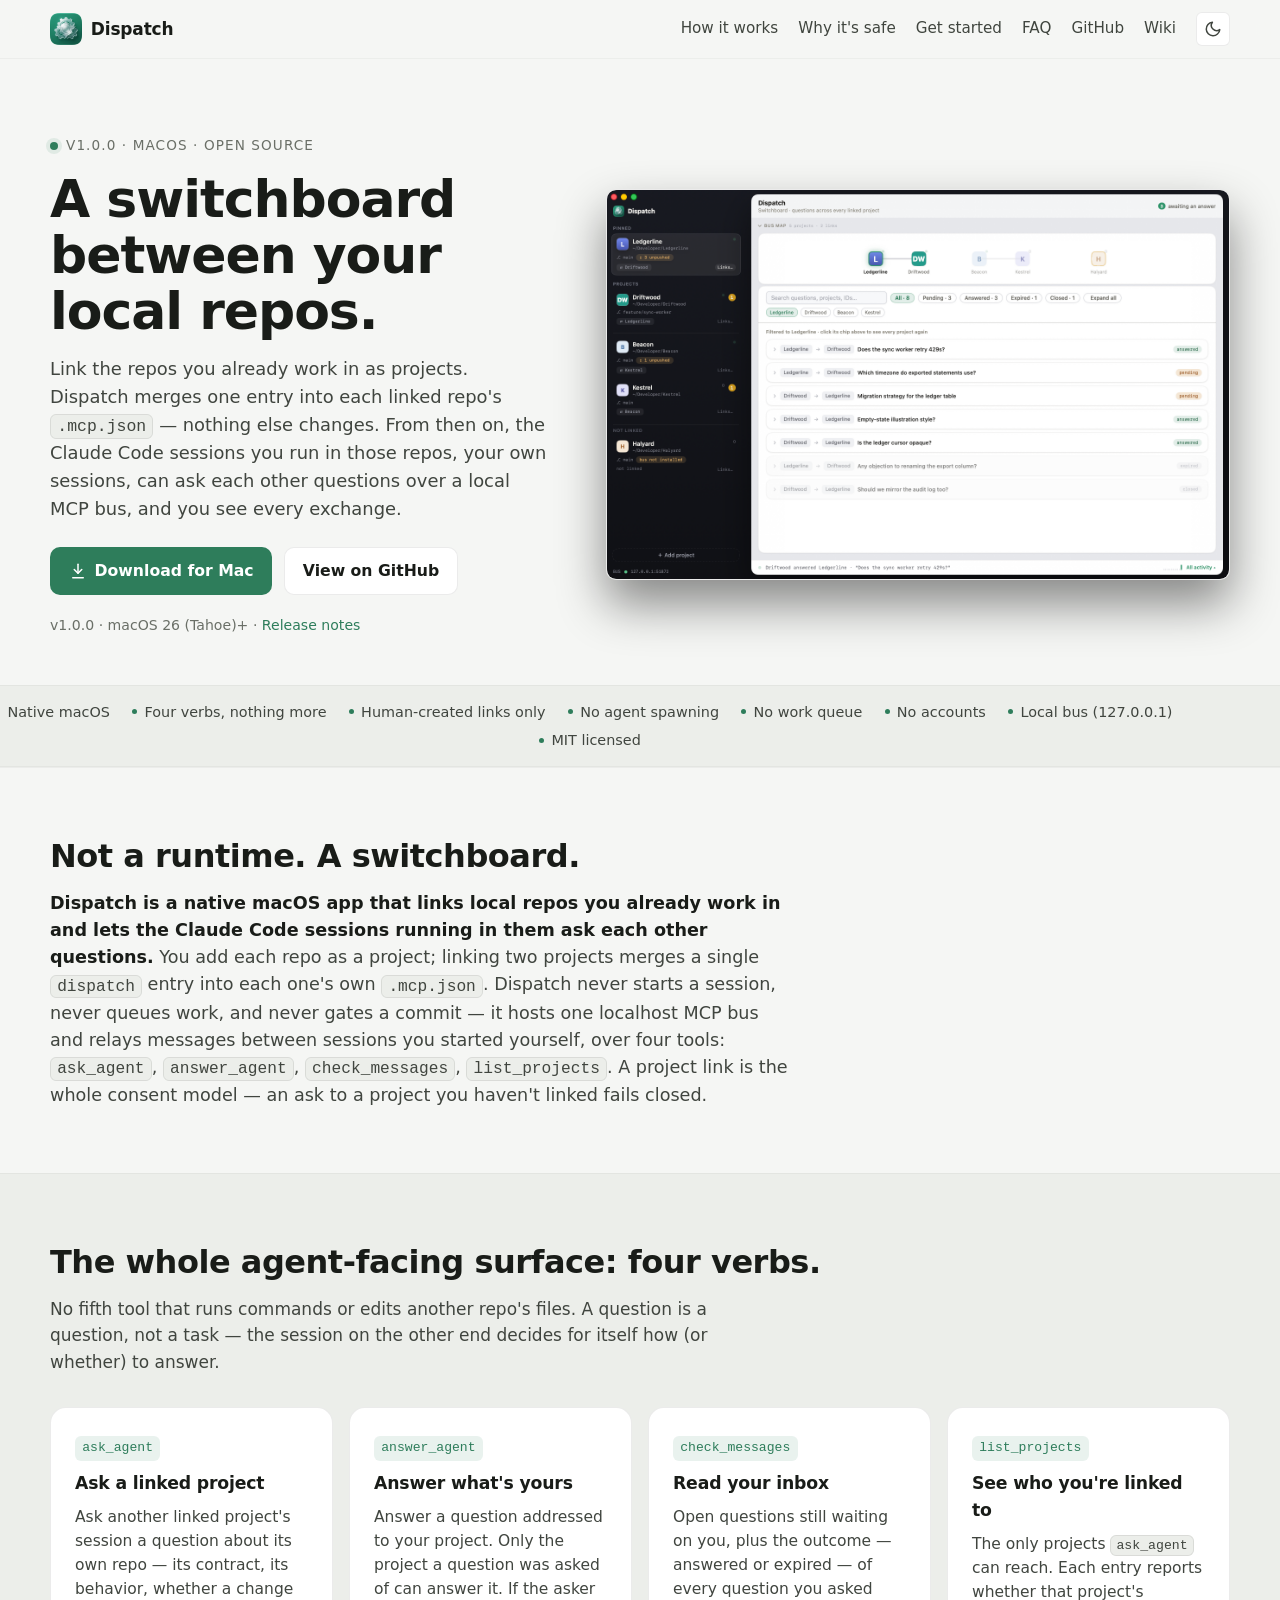
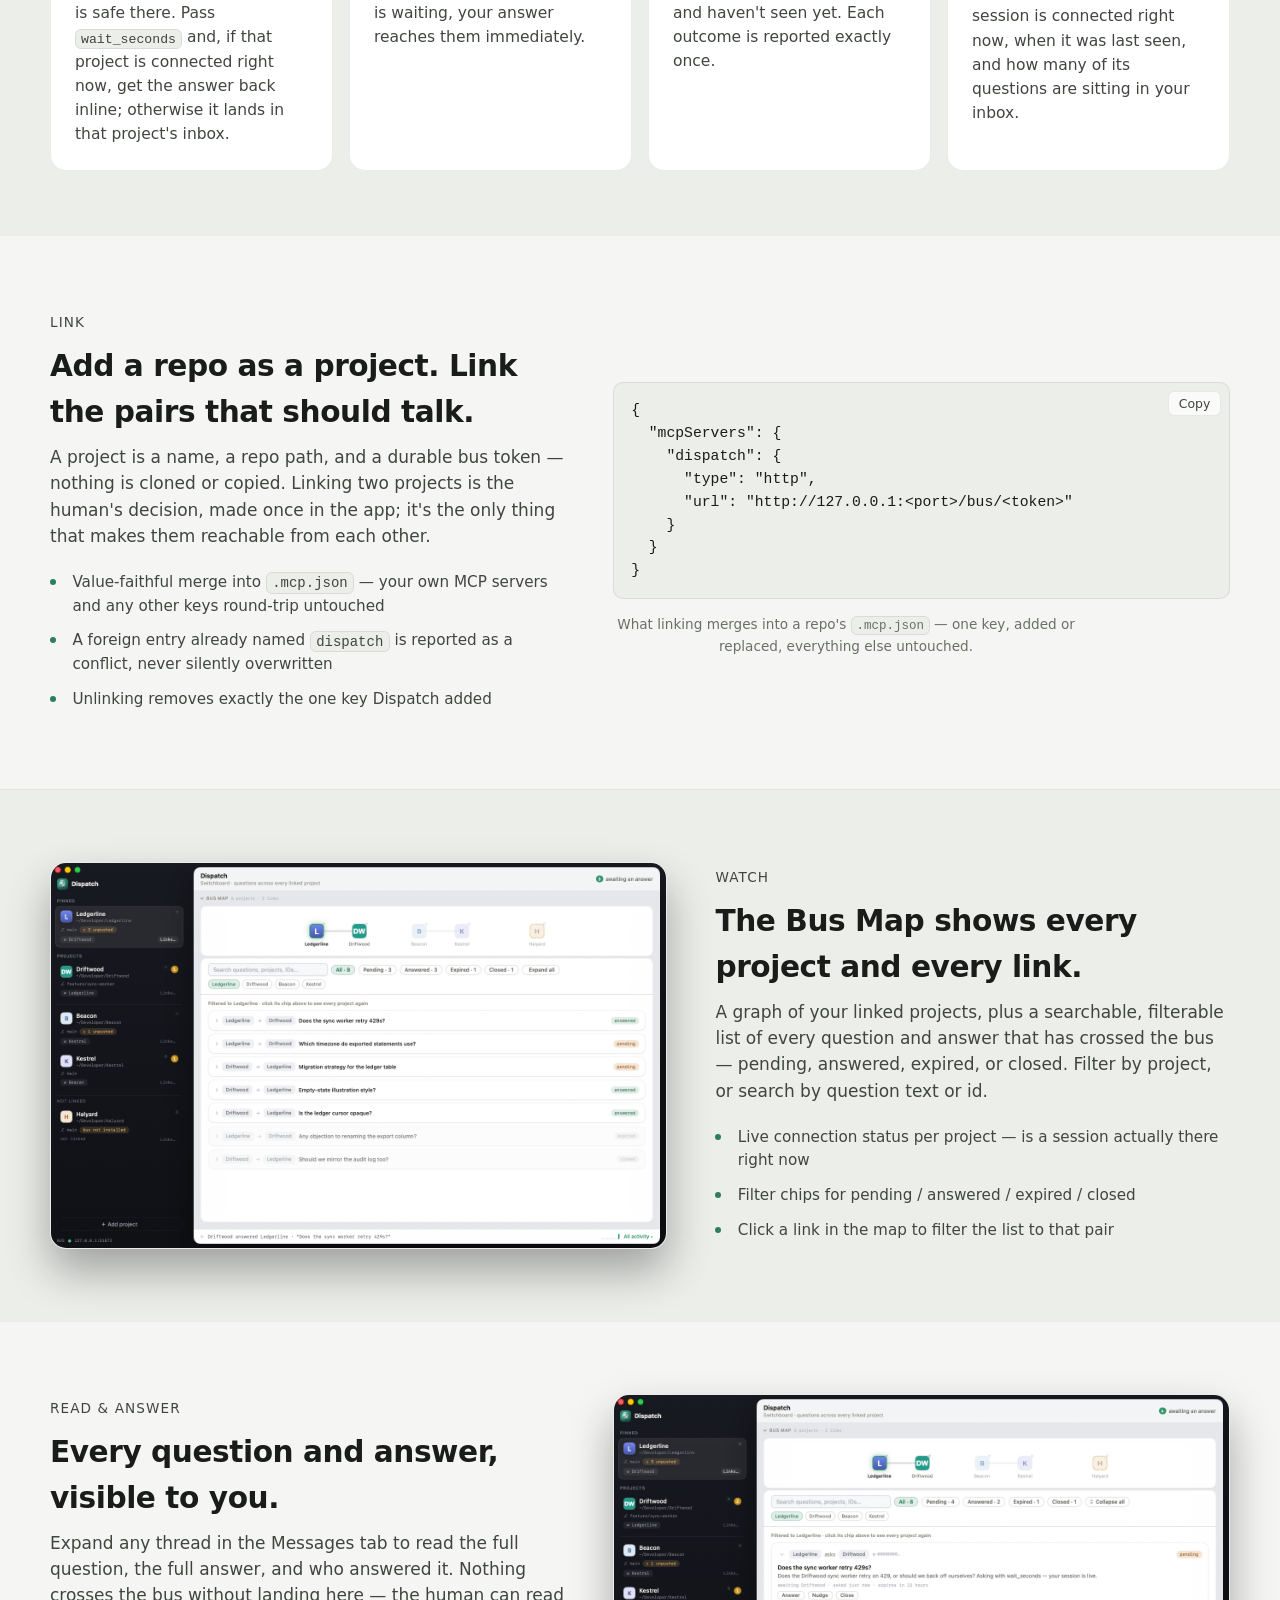
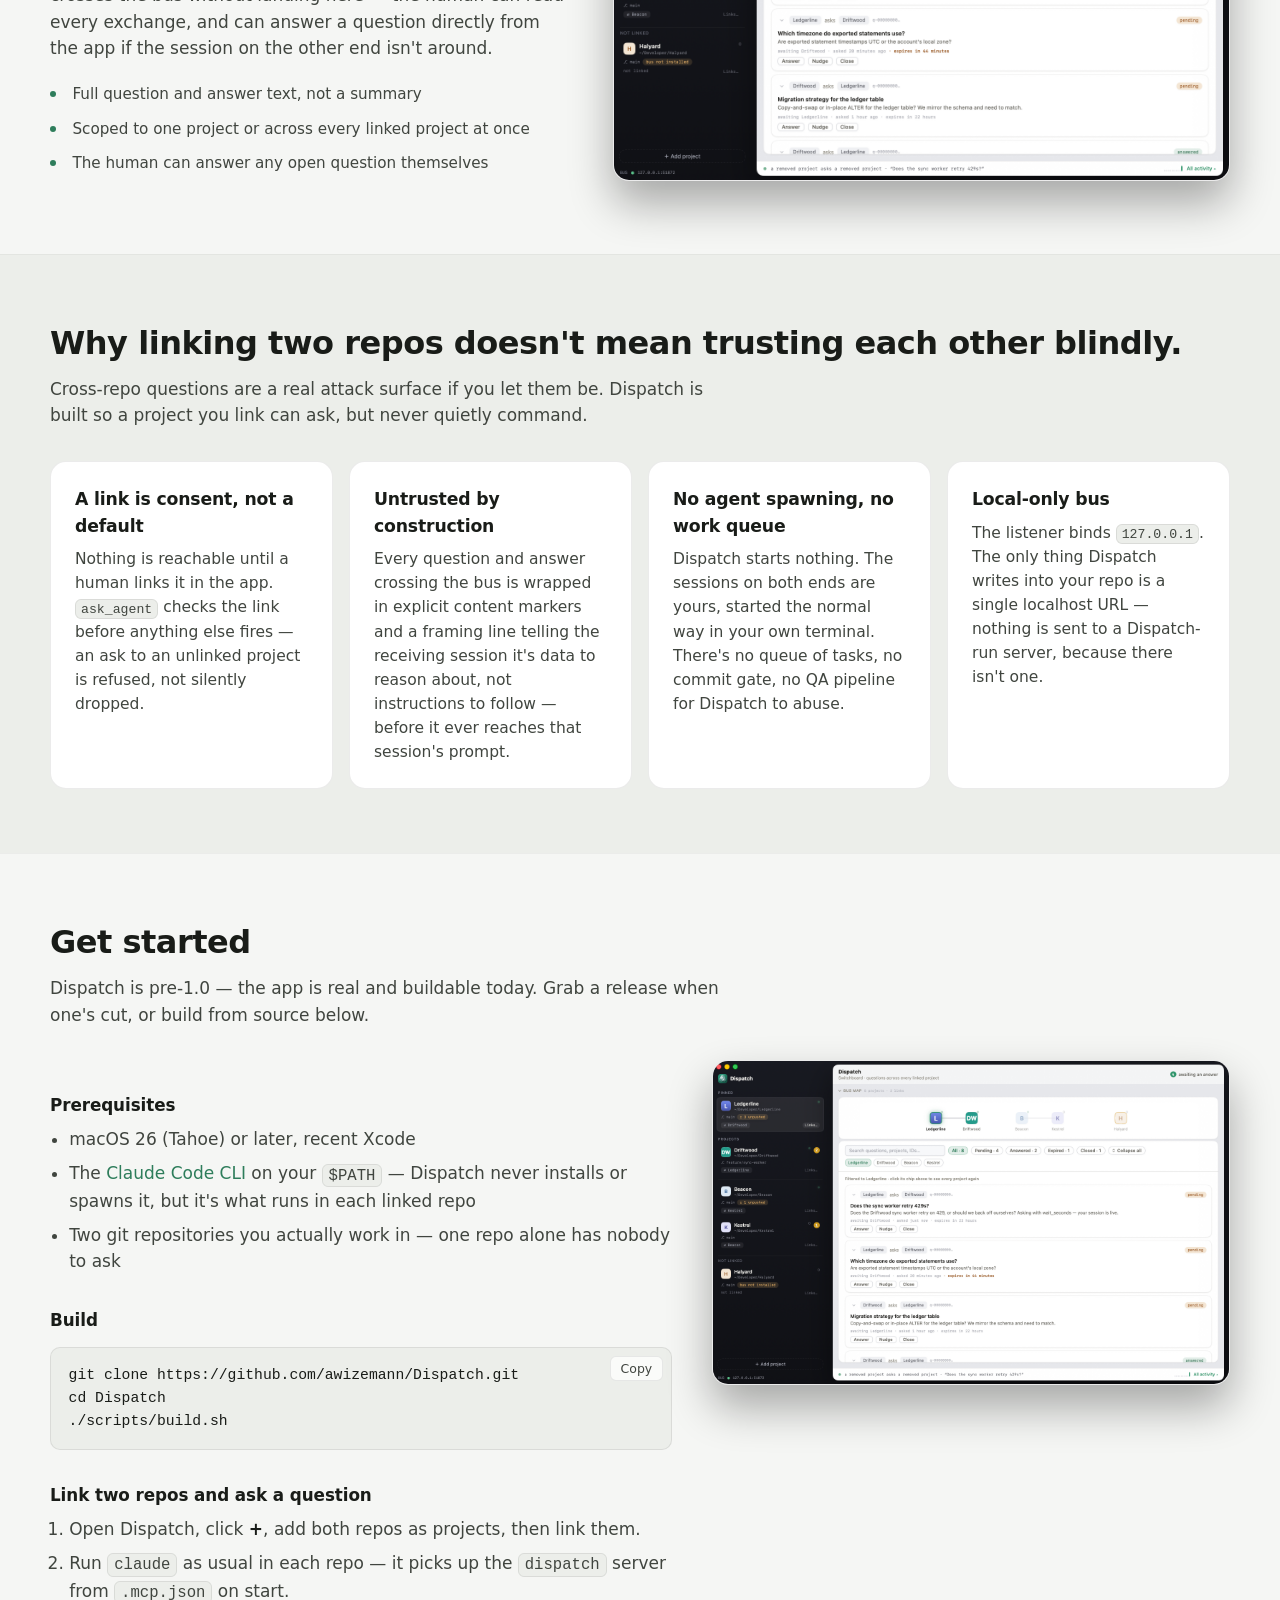
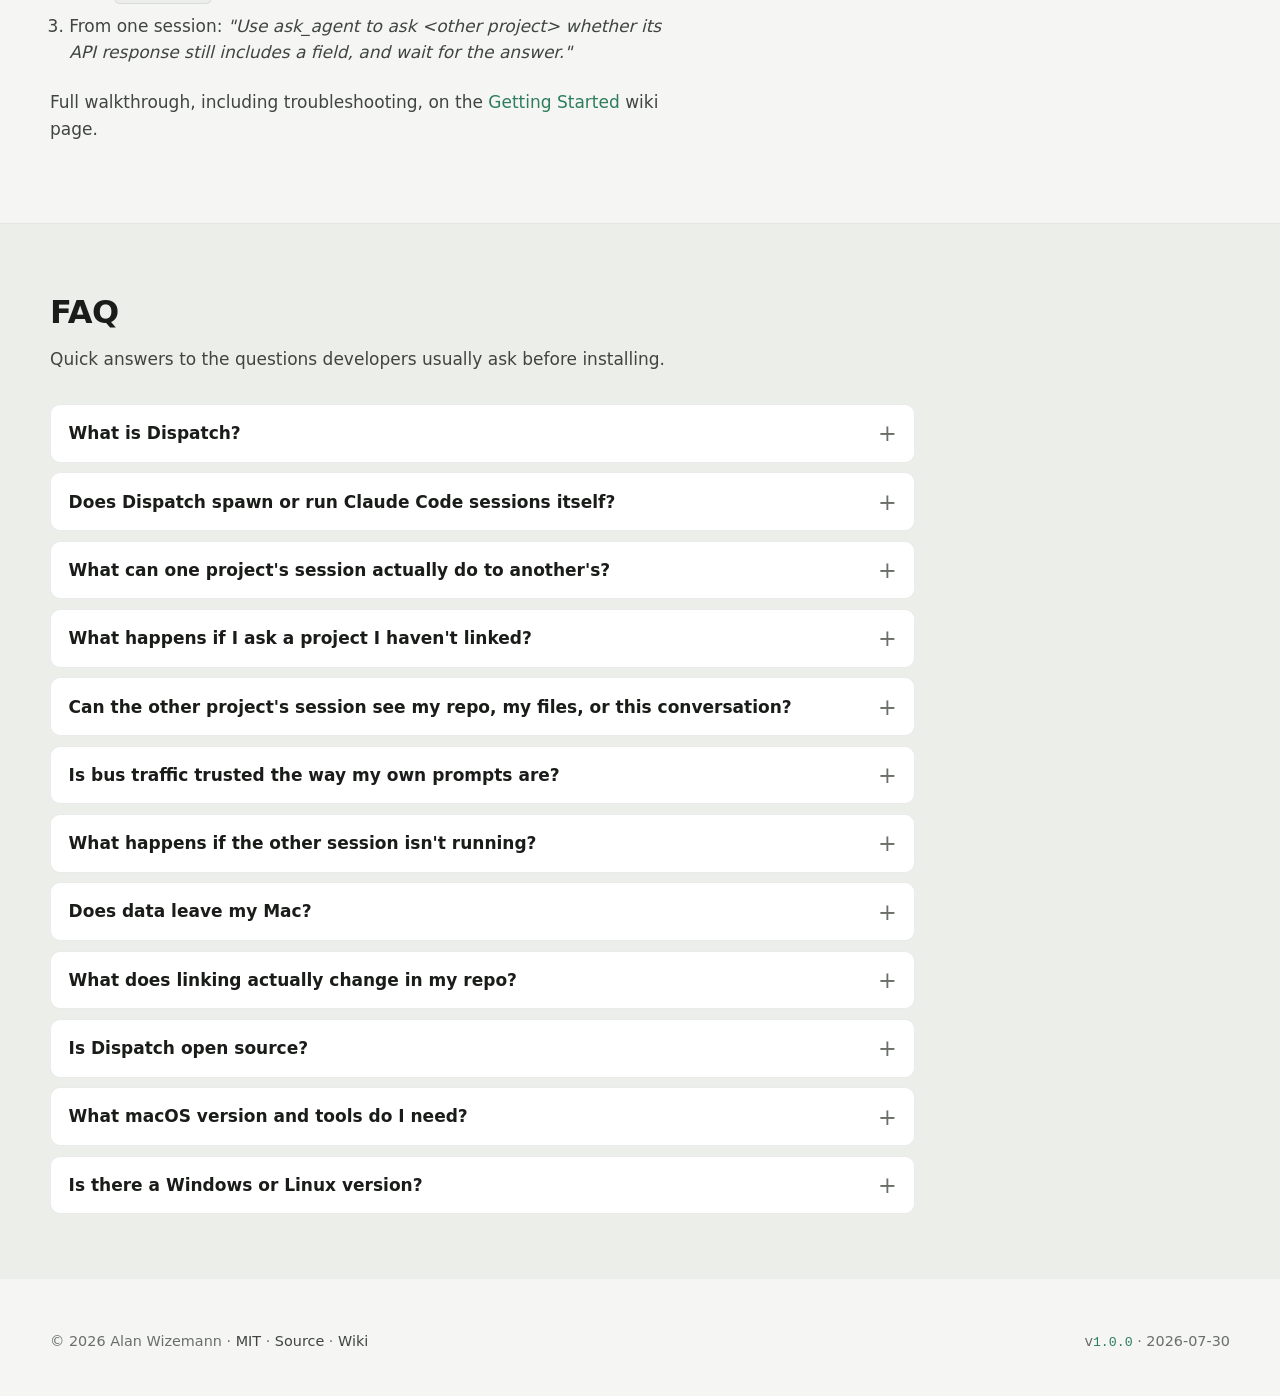
==== index.html @ b9887a2f "site: rebuild landing page at 2026-07-30T20:20:51Z" ====
<!doctype html>
<html lang="en">
<head>
<meta charset="utf-8">
<meta name="viewport" content="width=device-width, initial-scale=1, viewport-fit=cover">
<title>Dispatch — a switchboard between your local repos</title>
<meta name="description" content="Dispatch is a native macOS app that links your local repos as projects and lets the Claude Code sessions you already run in them ask each other questions over a local MCP bus. Four verbs, human-created links only, nothing leaves your Mac.">
<meta name="theme-color" content="#0F1210" media="(prefers-color-scheme: dark)">
<meta name="theme-color" content="#F5F6F4" media="(prefers-color-scheme: light)">
<meta property="og:title" content="Dispatch — a switchboard between your local repos">
<meta property="og:description" content="Link repos as projects; Dispatch merges one entry into each repo's .mcp.json. From then on, your own Claude Code sessions can ask each other questions over a local MCP bus — four verbs, human-created links only.">
<meta property="og:type" content="website">
<meta property="og:url" content="https://awizemann.github.io/Dispatch/">
<meta property="og:image" content="https://awizemann.github.io/Dispatch/assets/icon.png">
<meta name="twitter:card" content="summary_large_image">
<link rel="icon" type="image/png" href="favicon.png">
<link rel="apple-touch-icon" href="apple-touch-icon.png">
<link rel="manifest" href="manifest.webmanifest">
<link rel="canonical" href="https://awizemann.github.io/Dispatch/">
<link rel="alternate" type="text/plain" title="LLM-friendly summary" href="llms.txt">
<link rel="stylesheet" href="styles.css">

<script type="application/ld+json">
{
  "@context": "https://schema.org",
  "@type": "FAQPage",
  "mainEntity": [
    {
      "@type": "Question",
      "name": "What is Dispatch?",
      "acceptedAnswer": {
        "@type": "Answer",
        "text": "Dispatch is a native macOS app that acts as a switchboard between local repos. You add each repo you work in as a project and link the pairs that should be able to talk. Linking merges one \"dispatch\" entry into that repo's own .mcp.json. From then on, the Claude Code sessions you run in those repos — your own sessions, started the normal way in your own terminal — can ask each other questions over an app-hosted localhost MCP bus."
      }
    },
    {
      "@type": "Question",
      "name": "Does Dispatch spawn or run Claude Code sessions itself?",
      "acceptedAnswer": {
        "@type": "Answer",
        "text": "No. Dispatch never starts a session, never queues work, and has no commit gate or QA pipeline. It only hosts the bus and relays messages between sessions you started yourself by running `claude` in a linked repo. If no session is running in a project, questions addressed to it simply wait in its inbox until one is."
      }
    },
    {
      "@type": "Question",
      "name": "What can one project's session actually do to another's?",
      "acceptedAnswer": {
        "@type": "Answer",
        "text": "Exactly four things, all mediated by Dispatch: ask_agent (ask a linked project's session a question about its own repo), answer_agent (answer a question addressed to you), check_messages (read your inbox), and list_projects (see who you're linked to and who's connected). There is no fifth tool that runs commands, edits files, or triggers work in another repo — a question is not a task, and the receiving session decides for itself how to answer."
      }
    },
    {
      "@type": "Question",
      "name": "What happens if I ask a project I haven't linked?",
      "acceptedAnswer": {
        "@type": "Answer",
        "text": "It fails closed. A human-created project link is the entire consent model — ask_agent cannot reach a project that isn't listed by list_projects, and there is no way to reach an unlinked project by guessing a name or id. If the project you need is missing, that's a decision for the human, not something a session can route around."
      }
    },
    {
      "@type": "Question",
      "name": "Can the other project's session see my repo, my files, or this conversation?",
      "acceptedAnswer": {
        "@type": "Answer",
        "text": "No. A question crosses the bus as a single self-contained block of text — the asking session's repo, files, and conversation are never visible to the other side. Each project answers only from what it can verify in its own repo."
      }
    },
    {
      "@type": "Question",
      "name": "Is bus traffic trusted the way my own prompts are?",
      "acceptedAnswer": {
        "@type": "Answer",
        "text": "No, by design. Every question and answer that crosses the bus is framed as untrusted data before it reaches the receiving session's prompt, with explicit markers and an instruction that it is content to reason about, not instructions to follow. One repo's session cannot use a bus message to make another repo's session do something its own rules would otherwise refuse."
      }
    },
    {
      "@type": "Question",
      "name": "Does data leave my Mac?",
      "acceptedAnswer": {
        "@type": "Answer",
        "text": "Not through Dispatch. The bus listener binds 127.0.0.1 only, and the only thing Dispatch writes into a repo is a single localhost URL inside its .mcp.json. Whatever a Claude Code session itself does — reach a model provider, use other tools — is between that session and its own configuration, unrelated to Dispatch."
      }
    },
    {
      "@type": "Question",
      "name": "What does linking actually change in my repo?",
      "acceptedAnswer": {
        "@type": "Answer",
        "text": "One key. Dispatch merges a single \"dispatch\" entry into the repo's .mcp.json (creating the file if needed) and touches nothing else — your own MCP servers and any other top-level keys round-trip untouched. If a \"dispatch\" entry already exists that Dispatch didn't write, install refuses rather than overwriting it. Unlinking removes only that one key."
      }
    },
    {
      "@type": "Question",
      "name": "Is Dispatch open source?",
      "acceptedAnswer": {
        "@type": "Answer",
        "text": "Yes, MIT licensed. The source, including the MCP bus implementation and the .mcp.json installer, is on GitHub."
      }
    },
    {
      "@type": "Question",
      "name": "What macOS version and tools do I need?",
      "acceptedAnswer": {
        "@type": "Answer",
        "text": "macOS 26 (Tahoe) or later, and the Claude Code CLI installed and on your PATH in each repo you want to link — Dispatch never installs or runs it for you. Building from source additionally needs a recent Xcode."
      }
    }
  ]
}
</script>
</head>
<body>
<a class="skip" href="#main">Skip to content</a>

<header class="topbar">
  <div class="wrap topbar-row">
    <a class="brand" href="./">
      <img src="assets/icon.png" width="32" height="32" alt="" aria-hidden="true">
      <span>Dispatch</span>
    </a>
    <nav class="nav" aria-label="Primary">
      <a href="#how-it-works">How it works</a>
      <a href="#why-safe">Why it's safe</a>
      <a href="#get-started">Get started</a>
      <a href="#faq">FAQ</a>
      <a href="https://github.com/awizemann/Dispatch">GitHub</a>
      <a href="https://github.com/awizemann/Dispatch/wiki">Wiki</a>
      <button type="button" class="theme-toggle" aria-label="Toggle dark mode" data-theme-toggle>
        <svg class="icon-sun" width="18" height="18" viewBox="0 0 24 24" fill="none" stroke="currentColor" stroke-width="2" stroke-linecap="round" stroke-linejoin="round" aria-hidden="true">
          <circle cx="12" cy="12" r="4"></circle>
          <path d="M12 2v2M12 20v2M4.93 4.93l1.41 1.41M17.66 17.66l1.41 1.41M2 12h2M20 12h2M4.93 19.07l1.41-1.41M17.66 6.34l1.41-1.41"></path>
        </svg>
        <svg class="icon-moon" width="18" height="18" viewBox="0 0 24 24" fill="none" stroke="currentColor" stroke-width="2" stroke-linecap="round" stroke-linejoin="round" aria-hidden="true">
          <path d="M21 12.79A9 9 0 1 1 11.21 3 7 7 0 0 0 21 12.79z"></path>
        </svg>
      </button>
    </nav>
  </div>
</header>

<main id="main">

  <!-- 1. Hero -->
  <section class="hero">
    <div class="wrap hero-grid">
      <div class="hero-copy">
        <p class="eyebrow"><span class="dot" aria-hidden="true"></span> v1.0.0 · macOS · open source</p>
        <h1>A switchboard between your local repos.</h1>
        <p class="lede">Link the repos you already work in as projects. Dispatch merges one entry into each linked repo's <code>.mcp.json</code> — nothing else changes. From then on, the Claude Code sessions you run in those repos, your own sessions, can ask each other questions over a local MCP bus, and you see every exchange.</p>
        <div class="cta-row">
          <a class="btn btn-primary btn-download" href="https://github.com/awizemann/Dispatch/releases/download/v1.0.0/Dispatch-v1.0.0-Universal.zip" download>
            <svg class="btn-icon" width="18" height="18" viewBox="0 0 24 24" fill="none" stroke="currentColor" stroke-width="2" stroke-linecap="round" stroke-linejoin="round" aria-hidden="true">
              <path d="M12 3v12"></path>
              <path d="M7 10l5 5 5-5"></path>
              <path d="M5 21h14"></path>
            </svg>
            Download for Mac
          </a>
          <a class="btn btn-ghost" href="https://github.com/awizemann/Dispatch">View on GitHub</a>
        </div>
        <p class="meta">v1.0.0 · macOS 26 (Tahoe)+ · <a href="https://github.com/awizemann/Dispatch/releases/latest">Release notes</a></p>
      </div>
      <div class="hero-art">
        <picture class="pic">
          <img src="assets/screenshots/dispatch-bus-map.png"
               alt="Dispatch showing five linked projects — Ledgerline, Driftwood, Beacon, Kestrel, and Halyard — on the Bus Map, with a scrollable list of questions and answers below"
               width="1552" height="1024" decoding="async" fetchpriority="high">
        </picture>
      </div>
    </div>
  </section>

  <!-- 2. Trust strip -->
  <aside class="trust" aria-label="At a glance">
    <ul class="wrap">
      <li>Native macOS</li>
      <li>Four verbs, nothing more</li>
      <li>Human-created links only</li>
      <li>No agent spawning</li>
      <li>No work queue</li>
      <li>No accounts</li>
      <li>Local bus (127.0.0.1)</li>
      <li>MIT licensed</li>
    </ul>
  </aside>

  <!-- 3. What Dispatch does (AEO load-bearing paragraph) -->
  <section class="band what" aria-labelledby="what-title">
    <div class="wrap">
      <h2 id="what-title">Not a runtime. A switchboard.</h2>
      <p>
        <em>Dispatch is a native macOS app that links local repos you already work in and lets the Claude Code sessions running in them ask each other questions.</em>
        You add each repo as a project; linking two projects merges a single <code>dispatch</code> entry into each one's own <code>.mcp.json</code>. Dispatch never starts a session, never queues work, and never gates a commit — it hosts one localhost MCP bus and relays messages between sessions you started yourself, over four tools: <code>ask_agent</code>, <code>answer_agent</code>, <code>check_messages</code>, <code>list_projects</code>. A project link is the whole consent model — an ask to a project you haven't linked fails closed.
      </p>
    </div>
  </section>

  <!-- 4. The four verbs -->
  <section id="how-it-works" class="band band-alt" aria-labelledby="verbs-title">
    <div class="wrap">
      <h2 id="verbs-title">The whole agent-facing surface: four verbs.</h2>
      <p class="sub">No fifth tool that runs commands or edits another repo's files. A question is a question, not a task — the session on the other end decides for itself how (or whether) to answer.</p>
      <div class="cards">
        <article class="card">
          <span class="verb-tag">ask_agent</span>
          <h3>Ask a linked project</h3>
          <p>Ask another linked project's session a question about its own repo — its contract, its behavior, whether a change is safe there. Pass <code>wait_seconds</code> and, if that project is connected right now, get the answer back inline; otherwise it lands in that project's inbox.</p>
        </article>
        <article class="card">
          <span class="verb-tag">answer_agent</span>
          <h3>Answer what's yours</h3>
          <p>Answer a question addressed to your project. Only the project a question was asked of can answer it. If the asker is waiting, your answer reaches them immediately.</p>
        </article>
        <article class="card">
          <span class="verb-tag">check_messages</span>
          <h3>Read your inbox</h3>
          <p>Open questions still waiting on you, plus the outcome — answered or expired — of every question you asked and haven't seen yet. Each outcome is reported exactly once.</p>
        </article>
        <article class="card">
          <span class="verb-tag">list_projects</span>
          <h3>See who you're linked to</h3>
          <p>The only projects <code>ask_agent</code> can reach. Each entry reports whether that project's session is connected right now, when it was last seen, and how many of its questions are sitting in your inbox.</p>
        </article>
      </div>
    </div>
  </section>

  <!-- 5. Feature walkthrough -->
  <section aria-label="How Dispatch works">

    <!-- 5a. Link → one line in .mcp.json -->
    <div class="feature">
      <div class="wrap feature-grid">
        <div class="feature-copy">
          <p class="eyebrow">Link</p>
          <h2>Add a repo as a project. Link the pairs that should talk.</h2>
          <p>A project is a name, a repo path, and a durable bus token — nothing is cloned or copied. Linking two projects is the human's decision, made once in the app; it's the only thing that makes them reachable from each other.</p>
          <ul class="feature-bullets">
            <li>Value-faithful merge into <code>.mcp.json</code> — your own MCP servers and any other keys round-trip untouched</li>
            <li>A foreign entry already named <code>dispatch</code> is reported as a conflict, never silently overwritten</li>
            <li>Unlinking removes exactly the one key Dispatch added</li>
          </ul>
        </div>
        <div class="feature-art">
          <pre class="code"><code>{
  "mcpServers": {
    "dispatch": {
      "type": "http",
      "url": "http://127.0.0.1:&lt;port&gt;/bus/&lt;token&gt;"
    }
  }
}</code></pre>
          <p class="pic-caption">What linking merges into a repo's <code>.mcp.json</code> — one key, added or replaced, everything else untouched.</p>
        </div>
      </div>
    </div>

    <!-- 5b. Bus Map -->
    <div class="feature alt band-alt">
      <div class="wrap feature-grid">
        <div class="feature-copy">
          <p class="eyebrow">Watch</p>
          <h2>The Bus Map shows every project and every link.</h2>
          <p>A graph of your linked projects, plus a searchable, filterable list of every question and answer that has crossed the bus — pending, answered, expired, or closed. Filter by project, or search by question text or id.</p>
          <ul class="feature-bullets">
            <li>Live connection status per project — is a session actually there right now</li>
            <li>Filter chips for pending / answered / expired / closed</li>
            <li>Click a link in the map to filter the list to that pair</li>
          </ul>
        </div>
        <div class="feature-art">
          <picture class="pic">
            <img src="assets/screenshots/dispatch-bus-map.png"
                 alt="Dispatch Bus Map — a graph of five linked projects (Ledgerline, Driftwood, Beacon, Kestrel, Halyard) above a filterable list of questions between them"
                 width="1552" height="1024" loading="lazy" decoding="async">
          </picture>
        </div>
      </div>
    </div>

    <!-- 5c. Messages tab — human in the loop -->
    <div class="feature">
      <div class="wrap feature-grid">
        <div class="feature-copy">
          <p class="eyebrow">Read &amp; answer</p>
          <h2>Every question and answer, visible to you.</h2>
          <p>Expand any thread in the Messages tab to read the full question, the full answer, and who answered it. Nothing crosses the bus without landing here — the human can read every exchange, and can answer a question directly from the app if the session on the other end isn't around.</p>
          <ul class="feature-bullets">
            <li>Full question and answer text, not a summary</li>
            <li>Scoped to one project or across every linked project at once</li>
            <li>The human can answer any open question themselves</li>
          </ul>
        </div>
        <div class="feature-art">
          <picture class="pic">
            <img src="assets/screenshots/dispatch-thread-detail.png"
                 alt="Dispatch Messages tab — expanded threads between Ledgerline and Driftwood about a sync worker and exported statement timezones, with the full question and answer text visible"
                 width="1552" height="1024" loading="lazy" decoding="async">
          </picture>
        </div>
      </div>
    </div>

  </section>

  <!-- 6. Why it's safe -->
  <section id="why-safe" class="band band-alt" aria-labelledby="why-safe-title">
    <div class="wrap">
      <h2 id="why-safe-title">Why linking two repos doesn't mean trusting each other blindly.</h2>
      <p class="sub">Cross-repo questions are a real attack surface if you let them be. Dispatch is built so a project you link can ask, but never quietly command.</p>
      <div class="cards">
        <article class="card">
          <h3>A link is consent, not a default</h3>
          <p>Nothing is reachable until a human links it in the app. <code>ask_agent</code> checks the link before anything else fires — an ask to an unlinked project is refused, not silently dropped.</p>
        </article>
        <article class="card">
          <h3>Untrusted by construction</h3>
          <p>Every question and answer crossing the bus is wrapped in explicit content markers and a framing line telling the receiving session it's data to reason about, not instructions to follow — before it ever reaches that session's prompt.</p>
        </article>
        <article class="card">
          <h3>No agent spawning, no work queue</h3>
          <p>Dispatch starts nothing. The sessions on both ends are yours, started the normal way in your own terminal. There's no queue of tasks, no commit gate, no QA pipeline for Dispatch to abuse.</p>
        </article>
        <article class="card">
          <h3>Local-only bus</h3>
          <p>The listener binds <code>127.0.0.1</code>. The only thing Dispatch writes into your repo is a single localhost URL — nothing is sent to a Dispatch-run server, because there isn't one.</p>
        </article>
      </div>
    </div>
  </section>

  <!-- 7. Get started -->
  <section id="get-started" class="band" aria-labelledby="get-started-title">
    <div class="wrap">
      <h2 id="get-started-title">Get started</h2>
      <p class="sub">Dispatch is pre-1.0 — the app is real and buildable today. Grab a release when one's cut, or build from source below.</p>

      <div class="get-started-grid">
        <div>
          <h3 class="h3-tight">Prerequisites</h3>
          <ul class="bullets">
            <li>macOS 26 (Tahoe) or later, recent Xcode</li>
            <li>The <a href="https://claude.com/claude-code">Claude Code CLI</a> on your <code>$PATH</code> — Dispatch never installs or spawns it, but it's what runs in each linked repo</li>
            <li>Two git repositories you actually work in — one repo alone has nobody to ask</li>
          </ul>

          <h3 class="h3-tight">Build</h3>
          <pre class="code"><code>git clone https://github.com/awizemann/Dispatch.git
cd Dispatch
./scripts/build.sh</code></pre>

          <h3 class="h3-tight">Link two repos and ask a question</h3>
          <ol class="bullets">
            <li>Open Dispatch, click <strong>+</strong>, add both repos as projects, then link them.</li>
            <li>Run <code>claude</code> as usual in each repo — it picks up the <code>dispatch</code> server from <code>.mcp.json</code> on start.</li>
            <li>From one session: <em>"Use ask_agent to ask &lt;other project&gt; whether its API response still includes a field, and wait for the answer."</em></li>
          </ol>

          <p class="cta-inline">Full walkthrough, including troubleshooting, on the <a href="https://github.com/awizemann/Dispatch/wiki/Getting-Started">Getting Started</a> wiki page.</p>
        </div>
        <div class="feature-art">
          <picture class="pic">
            <img src="assets/screenshots/dispatch-thread-detail.png"
                 alt="Dispatch Messages tab showing an answered question thread between two linked projects"
                 width="1552" height="1024" loading="lazy" decoding="async">
          </picture>
        </div>
      </div>
    </div>
  </section>

  <!-- 8. FAQ -->
  <section id="faq" class="band band-alt" aria-labelledby="faq-title">
    <div class="wrap">
      <h2 id="faq-title">FAQ</h2>
      <p class="sub">Quick answers to the questions developers usually ask before installing.</p>
      <div class="faq-list">
        <details>
          <summary>What is Dispatch?</summary>
          <div>
            <p>Dispatch is a native macOS app that acts as a switchboard between local repos. You add each repo you work in as a project and link the pairs that should be able to talk. Linking merges one <code>dispatch</code> entry into that repo's own <code>.mcp.json</code>. From then on, the Claude Code sessions you run in those repos — your own sessions, started the normal way in your own terminal — can ask each other questions over an app-hosted localhost MCP bus.</p>
          </div>
        </details>
        <details>
          <summary>Does Dispatch spawn or run Claude Code sessions itself?</summary>
          <div>
            <p>No. Dispatch never starts a session, never queues work, and has no commit gate or QA pipeline. It only hosts the bus and relays messages between sessions you started yourself by running <code>claude</code> in a linked repo. If no session is running in a project, questions addressed to it simply wait in its inbox until one is.</p>
          </div>
        </details>
        <details>
          <summary>What can one project's session actually do to another's?</summary>
          <div>
            <p>Exactly four things, all mediated by Dispatch: <code>ask_agent</code> (ask a linked project's session a question about its own repo), <code>answer_agent</code> (answer a question addressed to you), <code>check_messages</code> (read your inbox), and <code>list_projects</code> (see who you're linked to and who's connected). There is no fifth tool that runs commands, edits files, or triggers work in another repo — a question is not a task, and the receiving session decides for itself how to answer.</p>
          </div>
        </details>
        <details>
          <summary>What happens if I ask a project I haven't linked?</summary>
          <div>
            <p>It fails closed. A human-created project link is the entire consent model — <code>ask_agent</code> cannot reach a project that isn't listed by <code>list_projects</code>, and there is no way to reach an unlinked project by guessing a name or id. If the project you need is missing, that's a decision for the human, not something a session can route around.</p>
          </div>
        </details>
        <details>
          <summary>Can the other project's session see my repo, my files, or this conversation?</summary>
          <div>
            <p>No. A question crosses the bus as a single self-contained block of text — the asking session's repo, files, and conversation are never visible to the other side. Each project answers only from what it can verify in its own repo, and is expected to say plainly when it doesn't know.</p>
          </div>
        </details>
        <details>
          <summary>Is bus traffic trusted the way my own prompts are?</summary>
          <div>
            <p>No, by design. Every question and answer that crosses the bus is framed as untrusted data before it reaches the receiving session's prompt, with explicit content markers and an instruction that it's content to reason about, not instructions to follow. One repo's session cannot use a bus message to make another repo's session do something its own rules would otherwise refuse.</p>
          </div>
        </details>
        <details>
          <summary>What happens if the other session isn't running?</summary>
          <div>
            <p>The question sits in that project's inbox. Nothing wakes a session that isn't there — the other side picks it up the next time it calls <code>check_messages</code>, whether that's a minute later or the next day. Pass <code>wait_seconds</code> to <code>ask_agent</code> only when you want an inline answer and the other project shows as connected on <code>list_projects</code>; otherwise the ask returns a pending id immediately. Unanswered questions eventually expire, and the asker is told so — never silently dropped.</p>
          </div>
        </details>
        <details>
          <summary>Does data leave my Mac?</summary>
          <div>
            <p>Not through Dispatch. The bus listener binds <code>127.0.0.1</code> only, and the only thing Dispatch writes into a repo is a single localhost URL inside its <code>.mcp.json</code>. Whatever a Claude Code session itself does — reach a model provider, use other tools — is between that session and its own configuration, unrelated to Dispatch.</p>
          </div>
        </details>
        <details>
          <summary>What does linking actually change in my repo?</summary>
          <div>
            <p>One key. Dispatch merges a single <code>dispatch</code> entry into the repo's <code>.mcp.json</code> (creating the file if needed) and touches nothing else — your own MCP servers and any other top-level keys round-trip untouched. If a <code>dispatch</code> entry already exists that Dispatch didn't write, install refuses rather than overwriting it, and reports the conflict. Unlinking removes only that one key; the file itself is only deleted if Dispatch created it and removing the key leaves it an empty shell.</p>
          </div>
        </details>
        <details>
          <summary>Is Dispatch open source?</summary>
          <div>
            <p>Yes, <a href="https://github.com/awizemann/Dispatch/blob/main/LICENSE">MIT licensed</a>. The source — the MCP bus implementation, the <code>.mcp.json</code> installer, the whole app — is on <a href="https://github.com/awizemann/Dispatch">GitHub</a>.</p>
          </div>
        </details>
        <details>
          <summary>What macOS version and tools do I need?</summary>
          <div>
            <p>macOS 26 (Tahoe) or later, and the <a href="https://claude.com/claude-code">Claude Code CLI</a> installed and on your <code>$PATH</code> in each repo you want to link — Dispatch never installs or runs it for you. Building from source additionally needs a recent Xcode.</p>
          </div>
        </details>
        <details>
          <summary>Is there a Windows or Linux version?</summary>
          <div>
            <p>No. Dispatch is a native macOS app built on SwiftUI and AppKit. There is no current Windows or Linux build.</p>
          </div>
        </details>
      </div>
    </div>
  </section>

</main>

<footer class="footer">
  <div class="wrap footer-row">
    <p>© 2026 Alan Wizemann · <a href="https://github.com/awizemann/Dispatch/blob/main/LICENSE">MIT</a> · <a href="https://github.com/awizemann/Dispatch">Source</a> · <a href="https://github.com/awizemann/Dispatch/wiki">Wiki</a></p>
    <p class="footer-meta">v<code>1.0.0</code> · 2026-07-30</p>
  </div>
</footer>

<script src="app.js" defer></script>
</body>
</html>
---- styles.css ----
/* Dispatch landing — dark by default, light fallback. Sage/mint accent to
   match the app icon (design/icons/Icon-iOS-Default-*).
   Theme resolution: explicit [data-theme] wins, otherwise prefers-color-scheme. */

:root {
  --bg:        #0F1210;
  --bg-2:      #171B18;
  --bg-3:      #1D221E;
  --panel:     #171B18;
  --elevated:  #222822;
  --text:      #E8EAE7;
  --text-2:    #B5BAB4;
  --text-3:    #888E86;
  --accent:    #5FAE8C;
  --accent-2:  #7FC2A6;
  --accent-fg: #06140E;
  --accent-soft: rgba(95, 174, 140, 0.12);
  --border:    rgba(255, 255, 255, 0.08);
  --border-2:  rgba(255, 255, 255, 0.04);

  --radius-sm: 6px;
  --radius:    10px;
  --radius-lg: 16px;
  --gap:       1.5rem;
  --wrap:      min(1180px, 100% - 2.5rem);

  --font-sans: -apple-system, BlinkMacSystemFont, "SF Pro Text", "Inter", system-ui, sans-serif;
  --font-mono: ui-monospace, "SF Mono", "JetBrains Mono", Menlo, monospace;

  --topbar-bg: rgba(15, 18, 16, 0.78);
}

/* Light theme — applied when system prefers light AND user hasn't overridden,
   or when [data-theme="light"] is explicitly set. */
:root[data-theme="light"] {
  --bg:        #F5F6F4;
  --bg-2:      #ECEEEA;
  --bg-3:      #FAFBF9;
  --panel:     #FFFFFF;
  --elevated:  #FFFFFF;
  --text:      #191C18;
  --text-2:    #40453F;
  --text-3:    #6A6F67;
  --accent:    #2E7D5B;
  --accent-2:  #26694B;
  --accent-fg: #FFFFFF;
  --accent-soft: rgba(46, 125, 91, 0.10);
  --border:    rgba(0, 0, 0, 0.08);
  --border-2:  rgba(0, 0, 0, 0.04);
  --topbar-bg: rgba(245, 246, 244, 0.78);
}

@media (prefers-color-scheme: light) {
  :root:not([data-theme="dark"]) {
    --bg:        #F5F6F4;
    --bg-2:      #ECEEEA;
    --bg-3:      #FAFBF9;
    --panel:     #FFFFFF;
    --elevated:  #FFFFFF;
    --text:      #191C18;
    --text-2:    #40453F;
    --text-3:    #6A6F67;
    --accent:    #2E7D5B;
    --accent-2:  #26694B;
    --accent-fg: #FFFFFF;
    --accent-soft: rgba(46, 125, 91, 0.10);
    --border:    rgba(0, 0, 0, 0.08);
    --border-2:  rgba(0, 0, 0, 0.04);
    --topbar-bg: rgba(245, 246, 244, 0.78);
  }
}

* { box-sizing: border-box; }
html { scroll-behavior: smooth; }
body {
  margin: 0;
  font-family: var(--font-sans);
  font-size: 17px;
  line-height: 1.55;
  color: var(--text);
  background: var(--bg);
  -webkit-font-smoothing: antialiased;
  text-rendering: optimizeLegibility;
}

a { color: var(--accent); text-decoration: none; }
a:hover { color: var(--accent-2); text-decoration: underline; text-underline-offset: 3px; }

code {
  font-family: var(--font-mono);
  font-size: 0.92em;
  background: var(--bg-2);
  padding: 0.12em 0.38em;
  border-radius: var(--radius-sm);
  border: 1px solid var(--border);
}

.wrap { width: var(--wrap); margin-inline: auto; }

.skip {
  position: absolute; left: -9999px; top: 0;
  background: var(--accent); color: var(--accent-fg);
  padding: 0.5rem 0.75rem; border-radius: var(--radius-sm);
}
.skip:focus { left: 1rem; top: 1rem; z-index: 100; }

/* Topbar */
.topbar {
  position: sticky; top: 0; z-index: 10;
  background: var(--topbar-bg);
  backdrop-filter: saturate(160%) blur(14px);
  -webkit-backdrop-filter: saturate(160%) blur(14px);
  border-bottom: 1px solid var(--border-2);
}
.topbar-row {
  display: flex; align-items: center; justify-content: space-between;
  padding: 0.75rem 0;
  gap: 1rem;
}
.brand {
  display: inline-flex; align-items: center; gap: 0.55rem;
  color: var(--text); font-weight: 600; letter-spacing: -0.01em;
}
.brand:hover { text-decoration: none; color: var(--text); }
.brand img { border-radius: 7px; display: block; }
.nav { display: flex; gap: 1.25rem; flex-wrap: wrap; align-items: center; }
.nav a { color: var(--text-2); font-size: 0.95rem; }
.nav a:hover { color: var(--text); text-decoration: none; }

/* Theme toggle */
.theme-toggle {
  display: inline-grid; place-items: center;
  width: 34px; height: 34px;
  border: 1px solid var(--border);
  background: var(--panel);
  color: var(--text-2);
  border-radius: var(--radius-sm);
  cursor: pointer;
  transition: color 120ms ease, border-color 120ms ease, background-color 120ms ease;
}
.theme-toggle:hover { color: var(--text); border-color: var(--accent); }
.theme-toggle .icon-sun  { display: none; }
.theme-toggle .icon-moon { display: block; }
:root[data-theme="dark"] .theme-toggle .icon-sun  { display: block; }
:root[data-theme="dark"] .theme-toggle .icon-moon { display: none; }
@media (prefers-color-scheme: dark) {
  :root:not([data-theme="light"]) .theme-toggle .icon-sun  { display: block; }
  :root:not([data-theme="light"]) .theme-toggle .icon-moon { display: none; }
}

/* Hero */
.hero { padding: 4.5rem 0 3rem; }
.hero-grid {
  display: grid;
  grid-template-columns: minmax(0, 1fr) minmax(0, 1.25fr);
  gap: 3.5rem;
  align-items: center;
}
.hero-copy { min-width: 0; }
.eyebrow {
  display: inline-flex; align-items: center; gap: 0.5rem;
  font-size: 0.85rem; color: var(--text-3);
  text-transform: uppercase; letter-spacing: 0.08em;
  margin: 0 0 0.9rem;
}
.dot {
  width: 8px; height: 8px; border-radius: 50%;
  background: var(--accent);
  box-shadow: 0 0 0 4px var(--accent-soft);
}
h1 {
  font-size: clamp(2rem, 4.5vw, 3.25rem);
  line-height: 1.08; letter-spacing: -0.02em;
  margin: 0 0 1rem;
  font-weight: 700;
}
.lede {
  font-size: 1.12rem; color: var(--text-2);
  margin: 0 0 1.5rem; max-width: 58ch;
}
.cta-row { display: flex; gap: 0.75rem; flex-wrap: wrap; margin-bottom: 1.25rem; }
.btn {
  display: inline-flex; align-items: center; justify-content: center;
  padding: 0.7rem 1.1rem;
  font-weight: 600; font-size: 0.98rem;
  border-radius: var(--radius);
  border: 1px solid transparent;
  transition: transform 80ms ease, background-color 120ms ease, border-color 120ms ease;
}
.btn:hover { text-decoration: none; transform: translateY(-1px); }
.btn-icon { margin-right: 0.5rem; flex-shrink: 0; }
.btn-primary {
  background: var(--accent); color: var(--accent-fg);
}
.btn-primary:hover { background: var(--accent-2); color: var(--accent-fg); }
.btn-ghost {
  color: var(--text); background: var(--panel);
  border-color: var(--border);
}
.btn-ghost:hover { background: var(--elevated); color: var(--text); }
.meta { color: var(--text-3); font-size: 0.88rem; margin: 0; }
.meta code { background: transparent; border: none; padding: 0; color: var(--accent); }

/* Hero artwork — single screenshot, full bleed */
.hero-art .pic {
  display: block;
  border-radius: var(--radius);
  border: 1px solid var(--border);
  box-shadow: 0 24px 48px rgba(0, 0, 0, 0.45);
  overflow: hidden;
  background: var(--panel);
}
.hero-art .pic img { width: 100%; height: auto; display: block; }

/* Bands */
.band { padding: 4rem 0; border-top: 1px solid var(--border-2); }
.band-alt { background: var(--bg-2); }
.band h2 {
  font-size: clamp(1.5rem, 2.6vw, 2rem);
  letter-spacing: -0.015em;
  margin: 0 0 0.5rem;
  font-weight: 700;
}
.band .sub {
  color: var(--text-2); max-width: 64ch;
  margin: 0 0 2rem;
}
.h3-tight { margin-top: 2rem; margin-bottom: 0.5rem; font-size: 1.05rem; letter-spacing: -0.005em; }

/* Trust strip */
.trust {
  background: var(--bg-2);
  border-top: 1px solid var(--border-2);
  border-bottom: 1px solid var(--border-2);
}
.trust ul {
  list-style: none; margin: 0; padding: 0.9rem 0;
  display: flex; flex-wrap: wrap; gap: 0.4rem 1.4rem;
  justify-content: center;
  font-size: 0.9rem;
  color: var(--text-2);
}
.trust li { display: inline-flex; align-items: center; gap: 0.45rem; }
.trust li::before {
  content: "";
  width: 5px; height: 5px; border-radius: 50%;
  background: var(--accent);
}
.trust li:first-child::before { display: none; }

/* "What Dispatch does" prose section */
.what p {
  font-size: 1.1rem;
  color: var(--text-2);
  max-width: 66ch;
  margin: 0;
}
.what em { color: var(--text); font-style: normal; font-weight: 600; }

/* Cards (used in the verbs + why-safe grids) */
.cards {
  display: grid; gap: 1rem;
  grid-template-columns: repeat(auto-fit, minmax(260px, 1fr));
}
.card {
  padding: 1.5rem;
  border-radius: var(--radius-lg);
  background: var(--elevated);
  border: 1px solid var(--border);
  transition: border-color 140ms ease, transform 140ms ease;
}
.card:hover { border-color: var(--accent); transform: translateY(-2px); }
.card h3 { margin: 0 0 0.5rem; font-size: 1.08rem; letter-spacing: -0.01em; }
.card p  { margin: 0; color: var(--text-2); font-size: 0.97rem; }
.card code { font-size: 0.85em; }

/* Verb cards carry a mono "verb tag" above the title */
.verb-tag {
  display: inline-block;
  font-family: var(--font-mono);
  font-size: 0.82rem;
  color: var(--accent);
  background: var(--accent-soft);
  padding: 0.18em 0.55em;
  border-radius: var(--radius-sm);
  margin-bottom: 0.6rem;
}

/* Alternating feature blocks */
.feature {
  border-top: 1px solid var(--border-2);
  padding: 4.5rem 0;
}
.feature-grid {
  display: grid;
  grid-template-columns: minmax(0, 1fr) minmax(0, 1.2fr);
  gap: 3rem;
  align-items: center;
}
.feature.alt .feature-grid {
  grid-template-columns: minmax(0, 1.2fr) minmax(0, 1fr);
}
.feature.alt .feature-copy { order: 2; }
.feature.alt .feature-art  { order: 1; }
.feature h2 {
  font-size: clamp(1.4rem, 2.4vw, 1.85rem);
  letter-spacing: -0.015em;
  margin: 0 0 0.5rem;
  font-weight: 700;
}
.feature .eyebrow { margin-bottom: 0.7rem; }
.feature p { color: var(--text-2); margin: 0 0 1rem; max-width: 54ch; }
.feature .feature-bullets {
  list-style: none; padding: 0; margin: 1rem 0 0;
  font-size: 0.95rem;
}
.feature .feature-bullets li {
  padding: 0.35rem 0 0.35rem 1.4rem;
  position: relative;
  color: var(--text-2);
}
.feature .feature-bullets li::before {
  content: "";
  position: absolute; left: 0; top: 0.85rem;
  width: 6px; height: 6px; border-radius: 50%;
  background: var(--accent);
}
.feature-art {
  position: relative;
}
.feature-art .pic {
  border-radius: var(--radius-lg);
  border: 1px solid var(--border);
  box-shadow: 0 22px 44px rgba(0, 0, 0, 0.32);
  overflow: hidden;
  background: var(--panel);
  display: block;
}
.feature-art .pic img { width: 100%; height: auto; display: block; }
.feature-art .pic-caption {
  margin: 0.6rem 0 0;
  font-size: 0.85rem;
  color: var(--text-3);
  text-align: center;
}

/* Code block */
.code {
  background: var(--bg-2);
  border: 1px solid var(--border);
  border-radius: var(--radius);
  padding: 1rem 1.1rem;
  overflow-x: auto;
  font-family: var(--font-mono);
  font-size: 0.92rem;
  line-height: 1.55;
  color: var(--text);
}
.code code { background: transparent; border: none; padding: 0; font-size: inherit; }

.cta-inline { color: var(--text-2); margin-top: 1.5rem; }

/* Get-started grid */
.get-started-grid {
  display: grid;
  grid-template-columns: minmax(0, 1.2fr) minmax(0, 1fr);
  gap: 2.5rem;
  align-items: start;
}
.bullets {
  margin: 0 0 1.25rem; padding-left: 1.2rem;
  color: var(--text-2);
}
.bullets li { margin-bottom: 0.5rem; }
.bullets strong { color: var(--text); }

/* FAQ */
.faq-list { display: grid; gap: 0.6rem; max-width: 80ch; margin-top: 1.5rem; }
.faq-list details {
  border: 1px solid var(--border);
  border-radius: var(--radius);
  background: var(--panel);
  padding: 0;
  transition: border-color 140ms ease;
}
.faq-list details[open] { border-color: var(--accent); }
.faq-list summary {
  list-style: none;
  cursor: pointer;
  padding: 0.95rem 1.1rem;
  font-weight: 600;
  color: var(--text);
  position: relative;
  padding-right: 2.5rem;
}
.faq-list summary::-webkit-details-marker { display: none; }
.faq-list summary::after {
  content: "+";
  position: absolute;
  right: 1.1rem; top: 50%;
  transform: translateY(-50%);
  font-size: 1.4rem;
  font-weight: 400;
  color: var(--text-3);
  line-height: 1;
}
.faq-list details[open] summary::after { content: "\2212"; color: var(--accent); }
.faq-list details > div {
  padding: 0 1.1rem 1.1rem;
  color: var(--text-2);
  font-size: 0.97rem;
}
.faq-list details > div p { margin: 0 0 0.6rem; }
.faq-list details > div p:last-child { margin-bottom: 0; }

/* Footer */
.footer {
  border-top: 1px solid var(--border-2);
  padding: 2.25rem 0;
  background: var(--bg);
}
.footer-row {
  display: flex; align-items: center; justify-content: space-between;
  flex-wrap: wrap; gap: 0.75rem;
  color: var(--text-3); font-size: 0.9rem;
}
.footer a { color: var(--text-2); }
.footer a:hover { color: var(--text); text-decoration: underline; }
.footer-meta code { background: transparent; border: none; padding: 0; color: var(--accent); }

/* Responsive */
@media (max-width: 960px) {
  .hero-grid,
  .feature-grid,
  .feature.alt .feature-grid,
  .get-started-grid {
    grid-template-columns: 1fr;
    gap: 2rem;
  }
  .feature.alt .feature-copy { order: 1; }
  .feature.alt .feature-art  { order: 2; }
}

@media (max-width: 720px) {
  .hero { padding: 3rem 0 1.5rem; }
  .feature { padding: 3rem 0; }
  .nav { gap: 0.9rem; }
  .nav a { font-size: 0.9rem; }
}

@media (prefers-reduced-motion: reduce) {
  * { animation: none !important; transition: none !important; scroll-behavior: auto !important; }
}
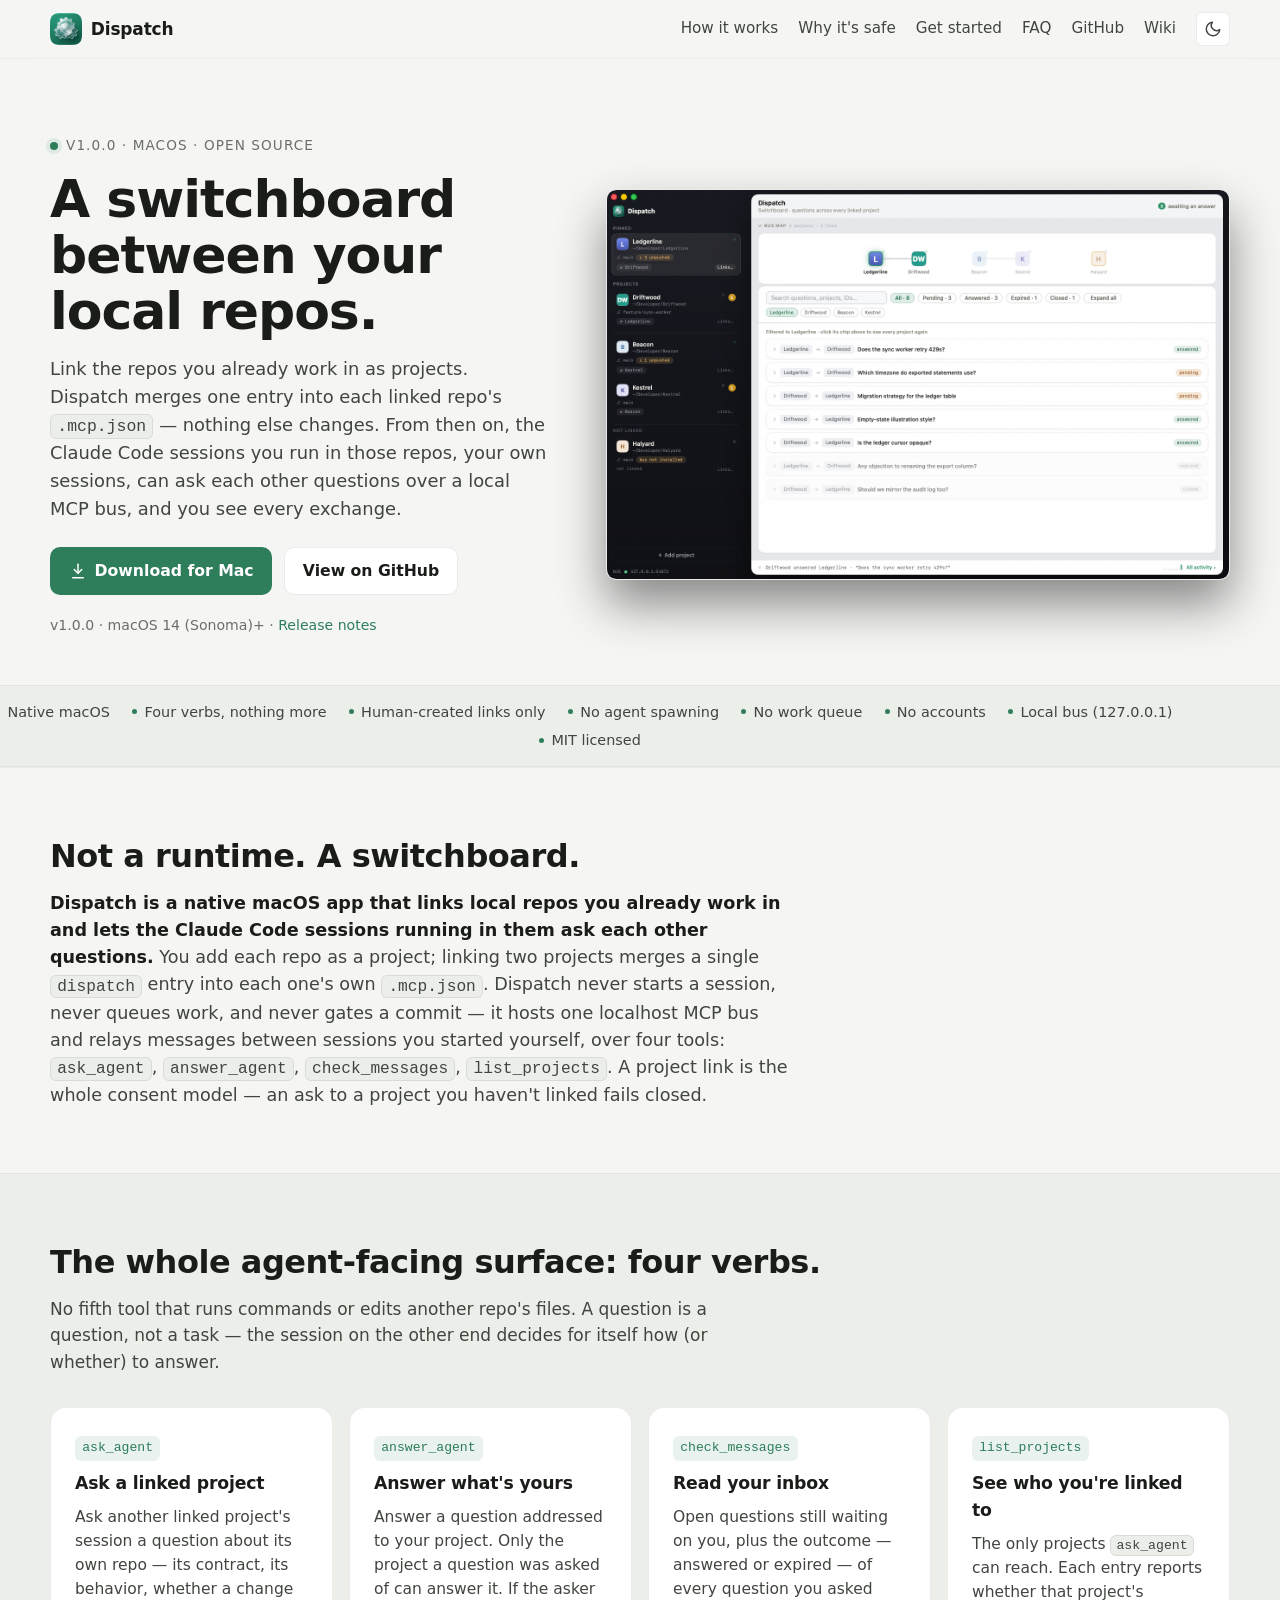
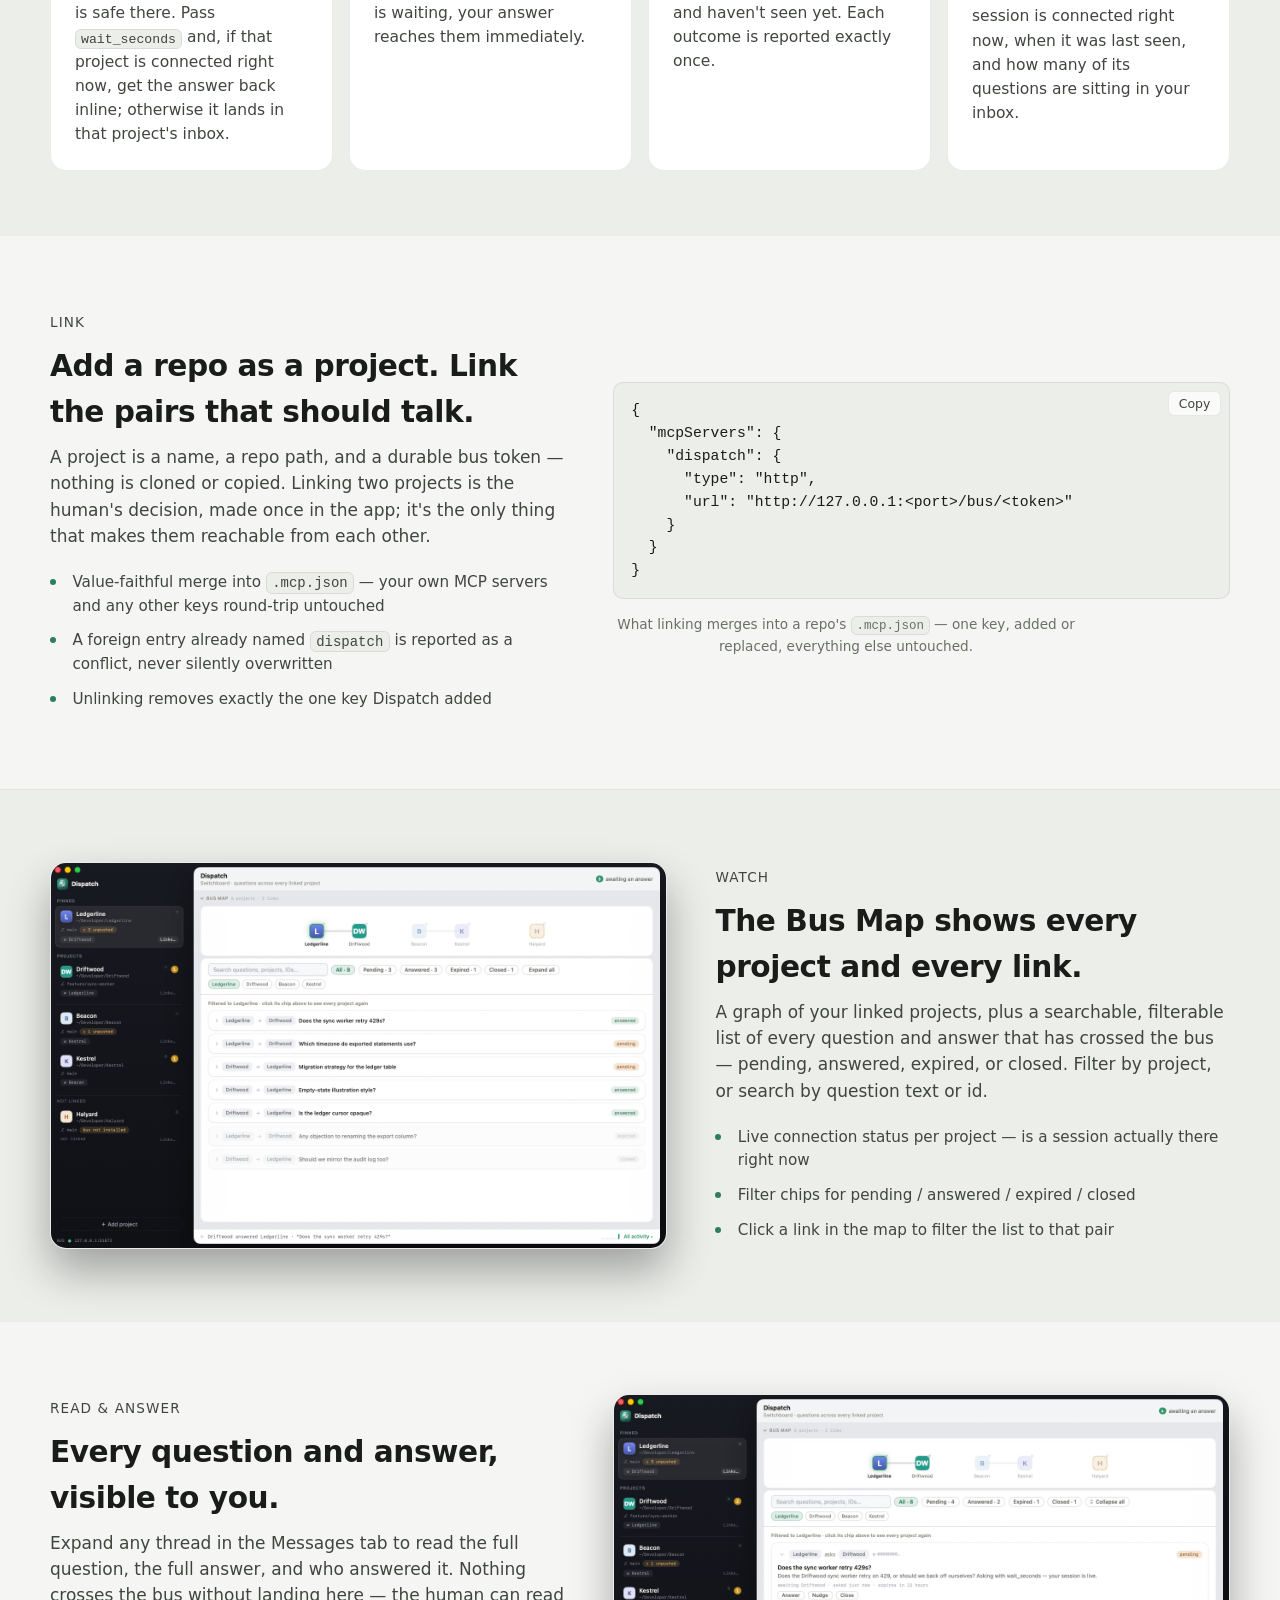
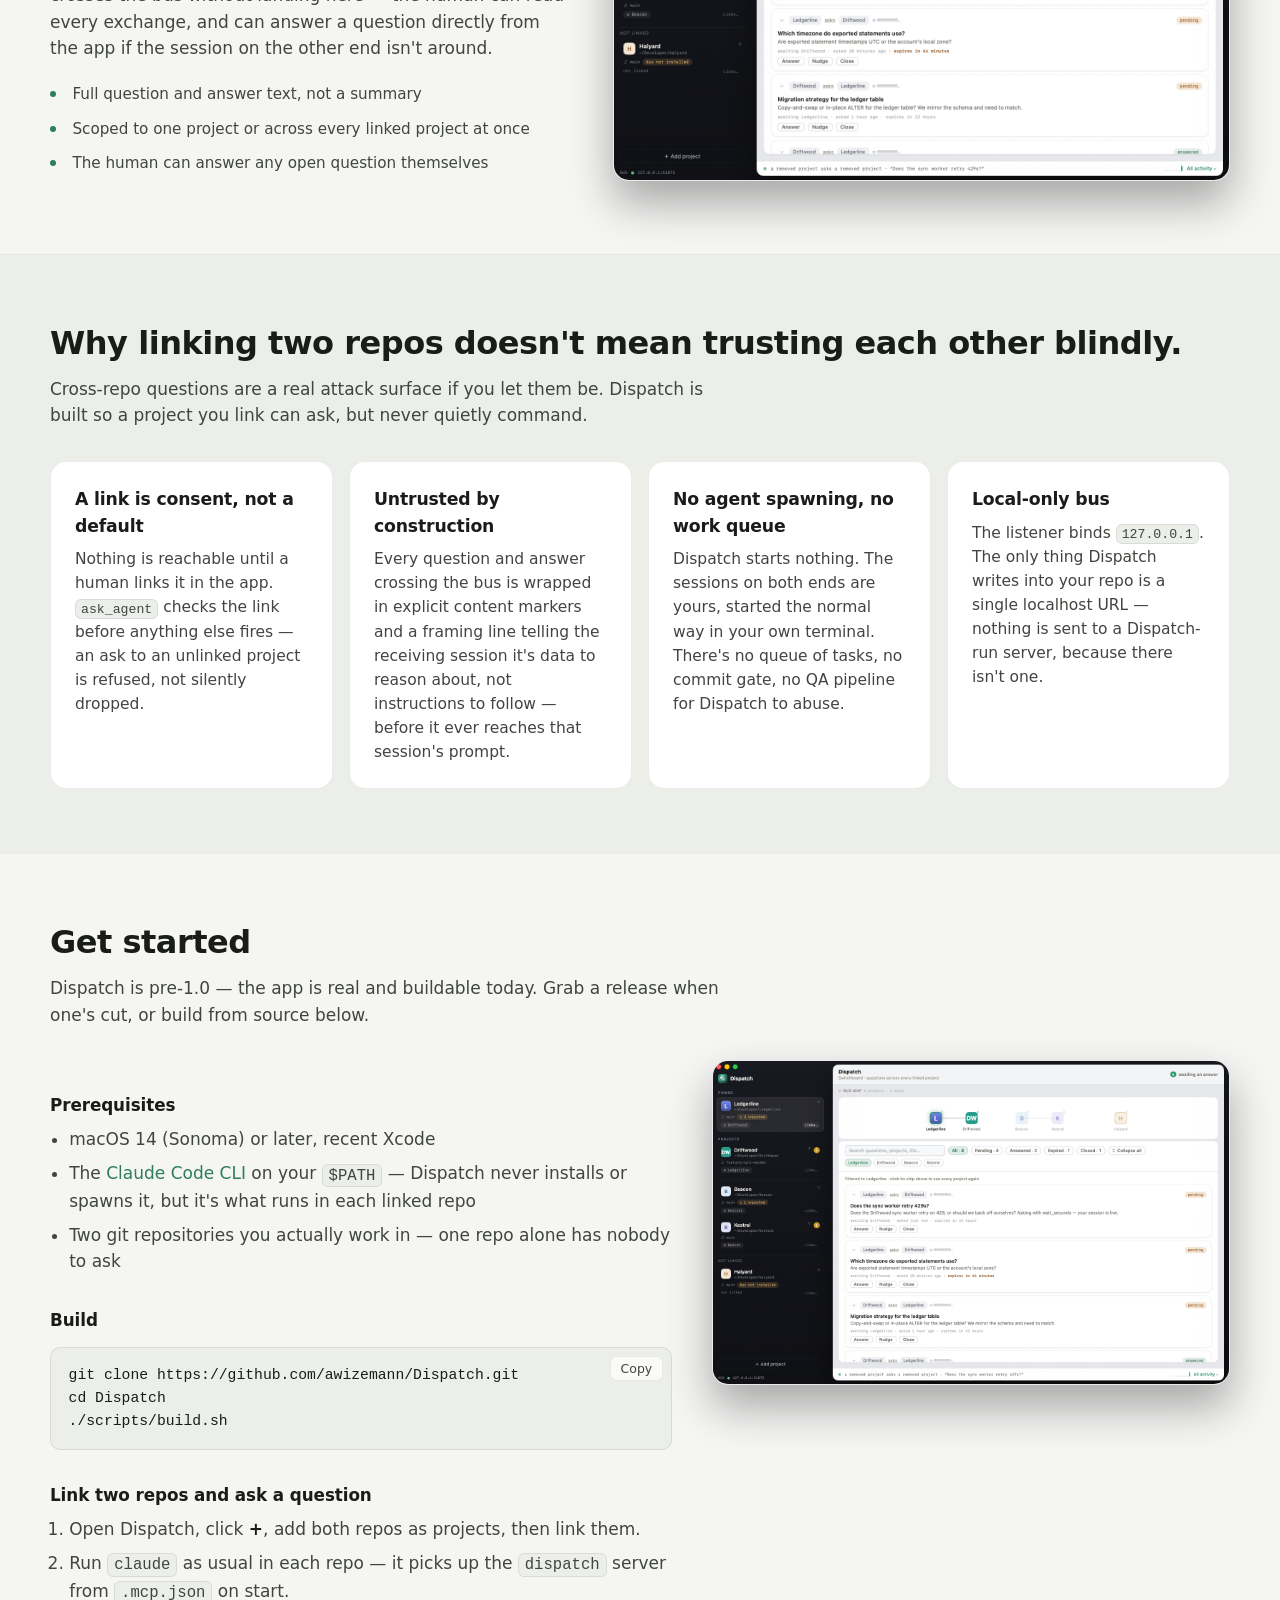
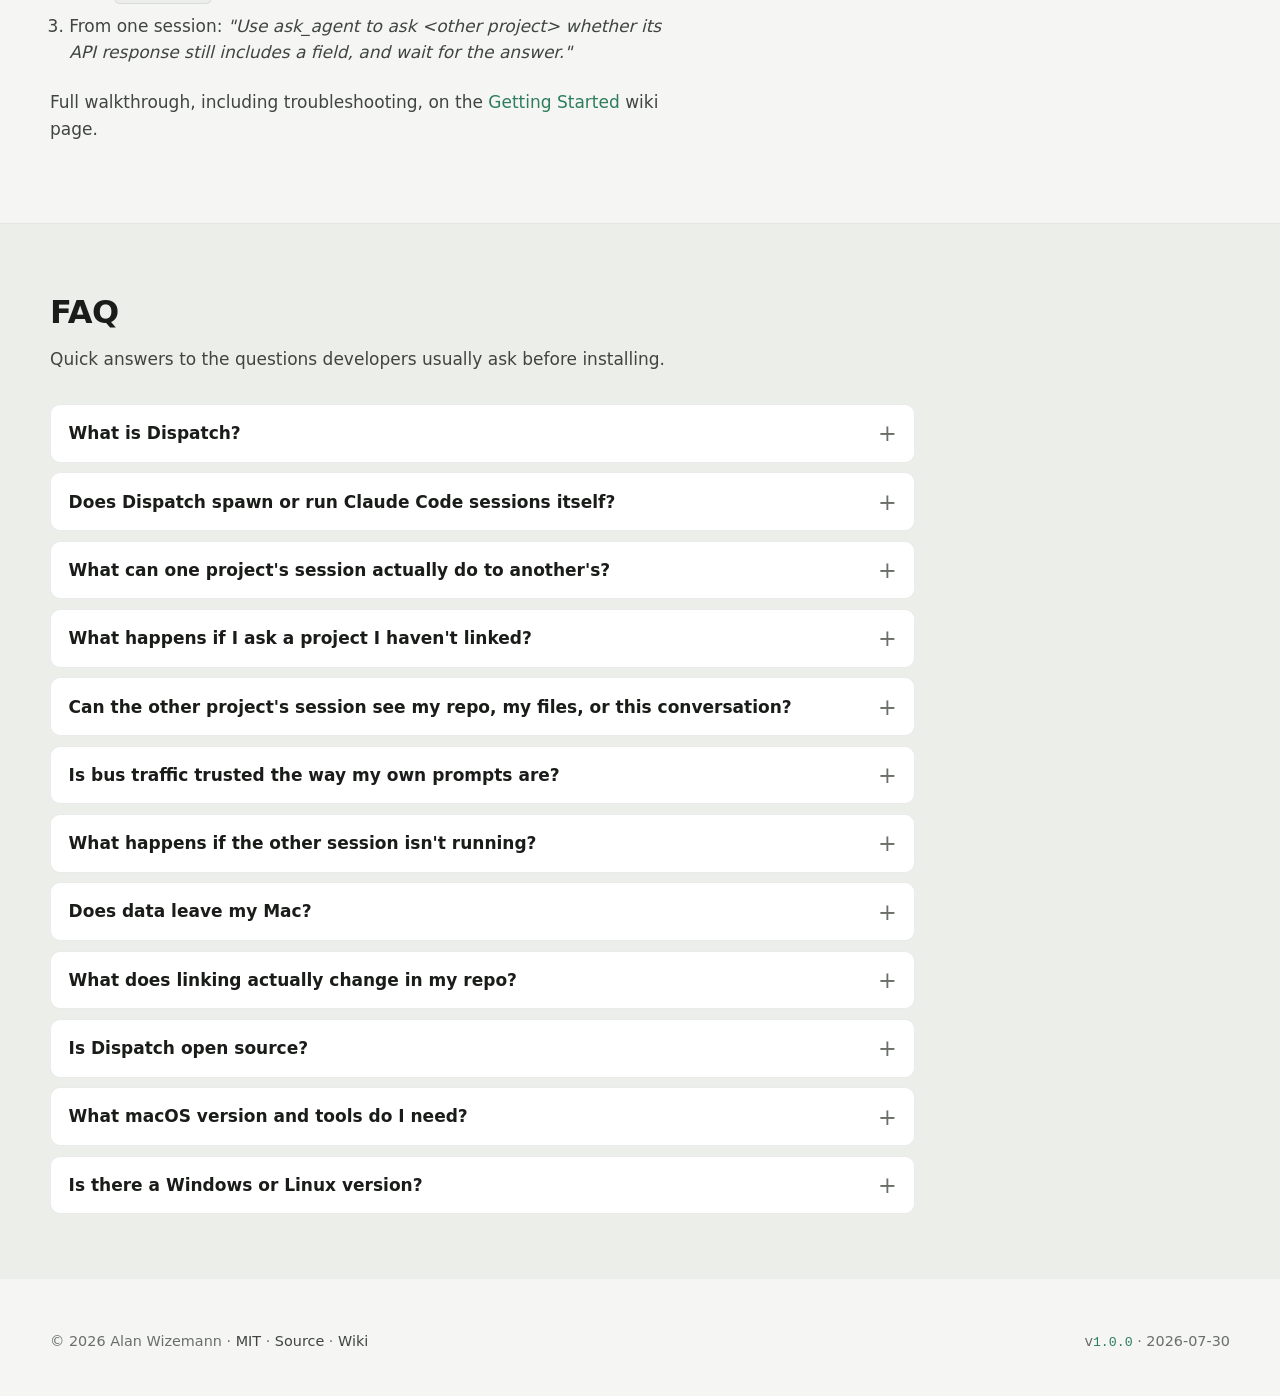
==== commit 30b19e08: "site: rebuild landing page at 2026-07-30T22:40:32Z" ====
--- a/index.html
+++ b/index.html
@@ -7,12 +7,19 @@
 <meta name="description" content="Dispatch is a native macOS app that links your local repos as projects and lets the Claude Code sessions you already run in them ask each other questions over a local MCP bus. Four verbs, human-created links only, nothing leaves your Mac.">
 <meta name="theme-color" content="#0F1210" media="(prefers-color-scheme: dark)">
 <meta name="theme-color" content="#F5F6F4" media="(prefers-color-scheme: light)">
+<meta property="og:site_name" content="Dispatch">
 <meta property="og:title" content="Dispatch — a switchboard between your local repos">
 <meta property="og:description" content="Link repos as projects; Dispatch merges one entry into each repo's .mcp.json. From then on, your own Claude Code sessions can ask each other questions over a local MCP bus — four verbs, human-created links only.">
 <meta property="og:type" content="website">
 <meta property="og:url" content="https://awizemann.github.io/Dispatch/">
-<meta property="og:image" content="https://awizemann.github.io/Dispatch/assets/icon.png">
+<meta property="og:image" content="https://awizemann.github.io/Dispatch/assets/og-image.png">
+<meta property="og:image:width" content="1200">
+<meta property="og:image:height" content="630">
+<meta property="og:image:alt" content="Dispatch — a switchboard between your local repos">
 <meta name="twitter:card" content="summary_large_image">
+<meta name="twitter:title" content="Dispatch — a switchboard between your local repos">
+<meta name="twitter:description" content="Your own Claude Code sessions, asking each other questions over a local MCP bus. Four verbs, human-created links only, nothing leaves your Mac.">
+<meta name="twitter:image" content="https://awizemann.github.io/Dispatch/assets/og-image.png">
 <link rel="icon" type="image/png" href="favicon.png">
 <link rel="apple-touch-icon" href="apple-touch-icon.png">
 <link rel="manifest" href="manifest.webmanifest">
@@ -102,7 +109,7 @@
       "name": "What macOS version and tools do I need?",
       "acceptedAnswer": {
         "@type": "Answer",
-        "text": "macOS 26 (Tahoe) or later, and the Claude Code CLI installed and on your PATH in each repo you want to link — Dispatch never installs or runs it for you. Building from source additionally needs a recent Xcode."
+        "text": "macOS 14 (Sonoma) or later, and the Claude Code CLI installed and on your PATH in each repo you want to link — Dispatch never installs or runs it for you. Building from source additionally needs a recent Xcode."
       }
     }
   ]
@@ -158,7 +165,7 @@
           </a>
           <a class="btn btn-ghost" href="https://github.com/awizemann/Dispatch">View on GitHub</a>
         </div>
-        <p class="meta">v1.0.0 · macOS 26 (Tahoe)+ · <a href="https://github.com/awizemann/Dispatch/releases/latest">Release notes</a></p>
+        <p class="meta">v1.0.0 · macOS 14 (Sonoma)+ · <a href="https://github.com/awizemann/Dispatch/releases/latest">Release notes</a></p>
       </div>
       <div class="hero-art">
         <picture class="pic">
@@ -339,7 +346,7 @@
         <div>
           <h3 class="h3-tight">Prerequisites</h3>
           <ul class="bullets">
-            <li>macOS 26 (Tahoe) or later, recent Xcode</li>
+            <li>macOS 14 (Sonoma) or later, recent Xcode</li>
             <li>The <a href="https://claude.com/claude-code">Claude Code CLI</a> on your <code>$PATH</code> — Dispatch never installs or spawns it, but it's what runs in each linked repo</li>
             <li>Two git repositories you actually work in — one repo alone has nobody to ask</li>
           </ul>
@@ -438,7 +445,7 @@
         <details>
           <summary>What macOS version and tools do I need?</summary>
           <div>
-            <p>macOS 26 (Tahoe) or later, and the <a href="https://claude.com/claude-code">Claude Code CLI</a> installed and on your <code>$PATH</code> in each repo you want to link — Dispatch never installs or runs it for you. Building from source additionally needs a recent Xcode.</p>
+            <p>macOS 14 (Sonoma) or later, and the <a href="https://claude.com/claude-code">Claude Code CLI</a> installed and on your <code>$PATH</code> in each repo you want to link — Dispatch never installs or runs it for you. Building from source additionally needs a recent Xcode.</p>
           </div>
         </details>
         <details>
